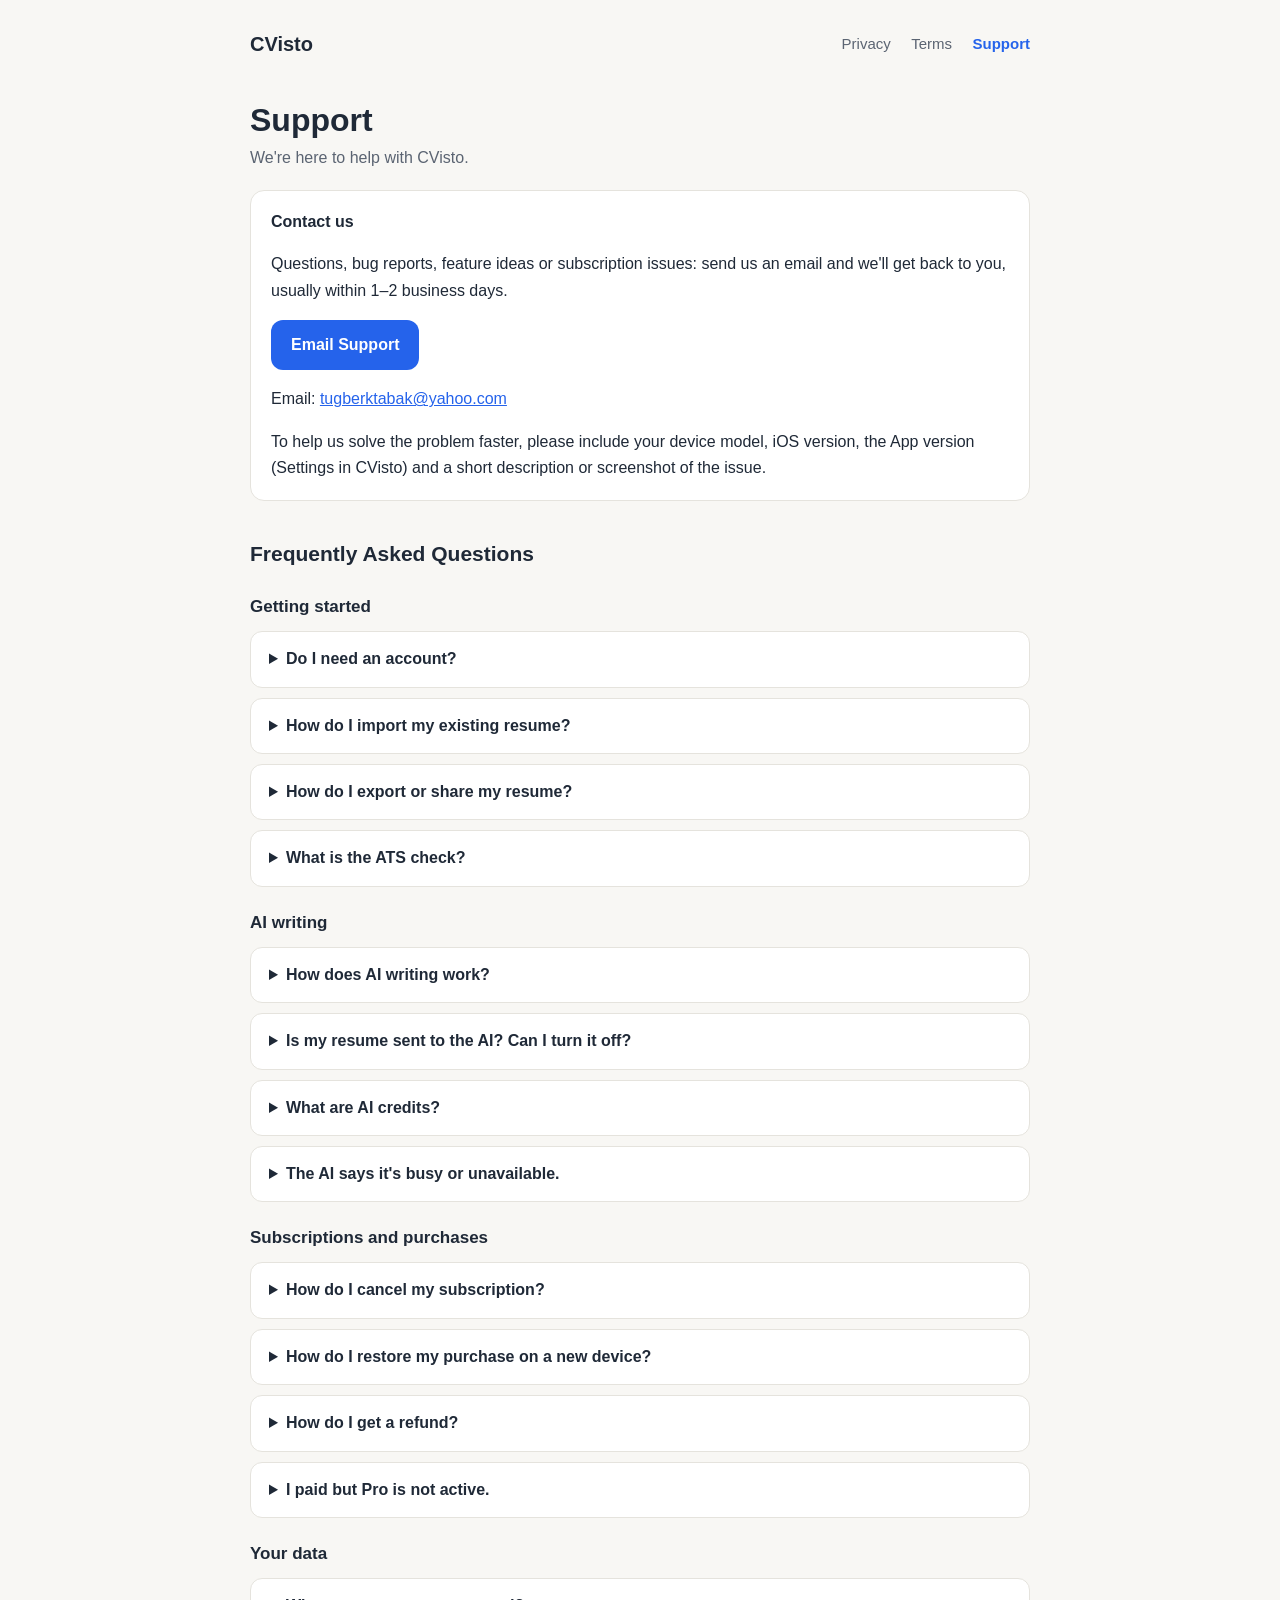
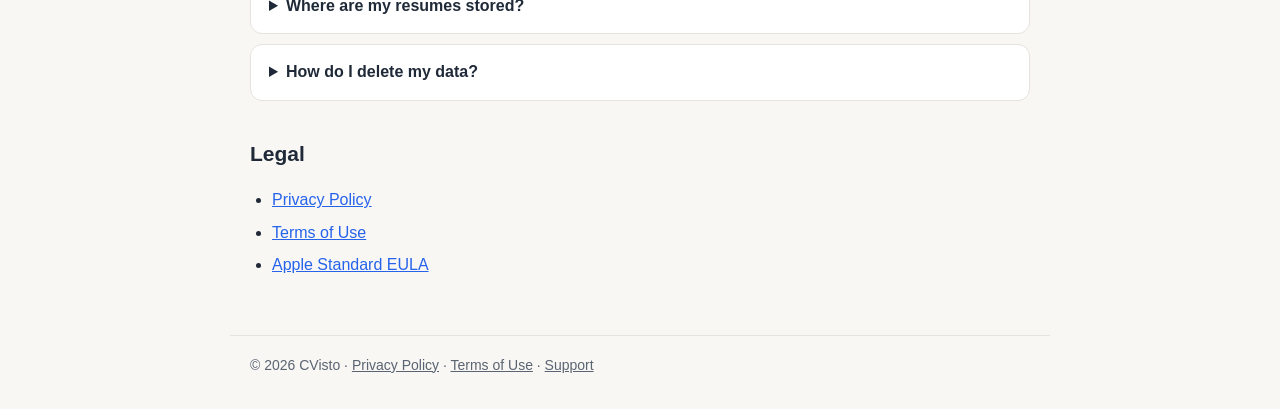
==== support.html @ 43949cf0 "Add privacy, terms and support pages Co-Authored-By: Claude Opus 5.5 <noreply@anthropic.com>" ====
<!DOCTYPE html>
<html lang="en">
<head>
<meta charset="UTF-8">
<meta name="viewport" content="width=device-width, initial-scale=1.0">
<title>CVisto - Support</title>
<meta name="description" content="Help and contact for CVisto, the resume and cover letter builder for iPhone and iPad.">
<link rel="stylesheet" href="style.css">
</head>
<body>

<header>
  <a class="brand" href="./">CVisto</a>
  <nav>
    <a href="privacy">Privacy</a>
    <a href="terms">Terms</a>
    <a href="support" aria-current="page">Support</a>
  </nav>
</header>

<main>

<h1>Support</h1>
<p class="updated">We're here to help with CVisto.</p>

<div class="card">
<p><strong>Contact us</strong></p>
<p>Questions, bug reports, feature ideas or subscription issues: send us an email and we'll get back to you, usually within 1–2 business days.</p>
<p><a class="btn" href="mailto:tugberktabak@yahoo.com?subject=CVisto%20Support">Email Support</a></p>
<p>Email: <a href="mailto:tugberktabak@yahoo.com">tugberktabak@yahoo.com</a></p>
<p>To help us solve the problem faster, please include your device model, iOS version, the App version (Settings in CVisto) and a short description or screenshot of the issue.</p>
</div>


<h2>Frequently Asked Questions</h2>

<h3>Getting started</h3>

<details>
<summary>Do I need an account?</summary>
<p>No. CVisto works without sign-up. Your resumes and cover letters are stored on your device.</p>
</details>

<details>
<summary>How do I import my existing resume?</summary>
<p>Tap Import and choose a PDF file, scan a printed resume with your camera, or use your LinkedIn data export (LinkedIn → Settings → Data privacy → Get a copy of your data). Everything is read on your device. Always check the imported fields before exporting.</p>
</details>

<details>
<summary>How do I export or share my resume?</summary>
<p>Open the resume and use the Export / Share button to create a PDF or image. You can then save it to Files, send it by Mail, AirDrop it or share it with any app.</p>
</details>

<details>
<summary>What is the ATS check?</summary>
<p>Many companies use Applicant Tracking Systems (ATS) to read resumes. The ATS report checks your resume against common rules (such as structure, dates, keywords and personal details) and suggests fixes. The score is an estimate and does not guarantee how a specific employer will rate your resume.</p>
</details>

<h3>AI writing</h3>

<details>
<summary>How does AI writing work?</summary>
<p>On supported devices, some suggestions are made by Apple's on-device AI. With CVisto Pro you also get cloud AI writing powered by Anthropic's Claude: professional summaries, stronger bullet points, cover letters, emails, a full resume review and import cleanup. Always review AI text before you use it.</p>
</details>

<details>
<summary>Is my resume sent to the AI? Can I turn it off?</summary>
<p>Only if you allow it. The first time you use a cloud AI feature, CVisto asks for your permission before sending your resume text to Anthropic's Claude over a secure connection. Your text isn't stored by us and isn't used to train AI models. You can turn this off anytime in <strong>Settings → Send resume text to AI</strong>. See the <a href="privacy">Privacy Policy</a> for details.</p>
</details>

<details>
<summary>What are AI credits?</summary>
<p>Cloud AI features use credits included in your Pro plan. Summary, bullets and email use 1 credit; cover letter and resume review use 2; import cleanup uses 3. You can see your remaining credits and the renewal date in Settings. Credits reset each period and don't roll over. If a request fails, no credits are used.</p>
</details>

<details>
<summary>The AI says it's busy or unavailable.</summary>
<p>Check your internet connection and try again in a moment. No credits are used for failed requests. If the problem continues, email us.</p>
</details>

<h3>Subscriptions and purchases</h3>

<details>
<summary>How do I cancel my subscription?</summary>
<p>Subscriptions are managed by Apple. On your iPhone or iPad, open <strong>Settings → [your name] → Subscriptions → CVisto</strong> and tap Cancel Subscription. Cancel at least 24 hours before the end of the current period (or free trial) to avoid being charged for the next one. Deleting the App does not cancel your subscription. <a href="https://support.apple.com/en-us/118428" target="_blank" rel="noopener">Apple's guide</a></p>
</details>

<details>
<summary>How do I restore my purchase on a new device?</summary>
<p>Sign in with the same Apple ID, open CVisto and tap <strong>Restore Purchases</strong> on the Pro screen or in Settings.</p>
</details>

<details>
<summary>How do I get a refund?</summary>
<p>All payments are processed by Apple, so refunds are handled by Apple. You can request one at <a href="https://reportaproblem.apple.com" target="_blank" rel="noopener">reportaproblem.apple.com</a>. <a href="https://support.apple.com/en-us/118223" target="_blank" rel="noopener">Apple's refund guide</a></p>
</details>

<details>
<summary>I paid but Pro is not active.</summary>
<p>Make sure you're connected to the internet, then tap Restore Purchases. If Pro is still not active, email us with the date of purchase (you can find the receipt in your Apple purchase history). Please do not send payment card details.</p>
</details>

<h3>Your data</h3>

<details>
<summary>Where are my resumes stored?</summary>
<p>On your device. If you delete the App, your resumes, letters and photos are deleted too, so export anything you want to keep as PDF first.</p>
</details>

<details>
<summary>How do I delete my data?</summary>
<p>You can delete resumes, letters and photos inside the App, or delete the App to remove everything stored on your device. To delete the small amount of anonymous data on our servers (anonymous user ID, subscription status and AI usage records), email us with the subject "Data deletion request" and include the User ID shown in CVisto's Settings. We'll delete it within 30 days.</p>
</details>


<h2>Legal</h2>
<ul>
  <li><a href="privacy">Privacy Policy</a></li>
  <li><a href="terms">Terms of Use</a></li>
  <li><a href="https://www.apple.com/legal/internet-services/itunes/dev/stdeula/" target="_blank" rel="noopener">Apple Standard EULA</a></li>
</ul>

</main>

<footer>
  © 2026 CVisto · <a href="privacy">Privacy Policy</a> · <a href="terms">Terms of Use</a> · <a href="support">Support</a>
</footer>

</body>
</html>
---- style.css ----
:root{--bg:#F8F7F4;--surface:#FFFFFF;--text:#1F2937;--muted:#5B6472;--accent:#2563EB;--border:#E5E3DD}
@media (prefers-color-scheme:dark){:root{--bg:#0F1521;--surface:#1A2232;--text:#E5E7EB;--muted:#9CA3AF;--accent:#60A5FA;--border:#243047}}
*{box-sizing:border-box}
body{margin:0;font-family:-apple-system,BlinkMacSystemFont,"Segoe UI",Roboto,Helvetica,Arial,sans-serif;background:var(--bg);color:var(--text);line-height:1.65;-webkit-text-size-adjust:100%}
header,main,footer{max-width:820px;margin:0 auto;padding:0 20px}
header{padding-top:28px;display:flex;align-items:center;justify-content:space-between;gap:12px;flex-wrap:wrap}
.brand{font-weight:700;font-size:20px;color:var(--text);text-decoration:none}
nav a{color:var(--muted);text-decoration:none;margin-left:16px;font-size:15px}
nav a:first-child{margin-left:0}
nav a[aria-current]{color:var(--accent);font-weight:600}
main{padding-top:12px;padding-bottom:40px}
h1{font-size:32px;line-height:1.2;margin:28px 0 6px}
h2{font-size:21px;margin:36px 0 10px}
h3{font-size:17px;margin:22px 0 6px}
p,li{font-size:16px}
ul{padding-left:22px}
li{margin-bottom:6px}
a{color:var(--accent)}
.updated{color:var(--muted);margin-top:0}
.card{background:var(--surface);border:1px solid var(--border);border-radius:14px;padding:18px 20px;margin:18px 0}
.card p:first-child{margin-top:0}.card p:last-child{margin-bottom:0}
table{width:100%;border-collapse:collapse;margin:12px 0;font-size:15px}
th,td{text-align:left;vertical-align:top;padding:10px;border-bottom:1px solid var(--border)}
th{color:var(--muted);font-weight:600}
.table-wrap{overflow-x:auto;background:var(--surface);border:1px solid var(--border);border-radius:14px;padding:4px 10px}
details{background:var(--surface);border:1px solid var(--border);border-radius:12px;padding:14px 18px;margin:10px 0}
summary{cursor:pointer;font-weight:600}
details p{margin-bottom:0}
.btn{display:inline-block;background:var(--accent);color:#fff;text-decoration:none;font-weight:600;padding:12px 20px;border-radius:12px}
footer{border-top:1px solid var(--border);padding-top:18px;padding-bottom:32px;color:var(--muted);font-size:14px}
footer a{color:var(--muted)}
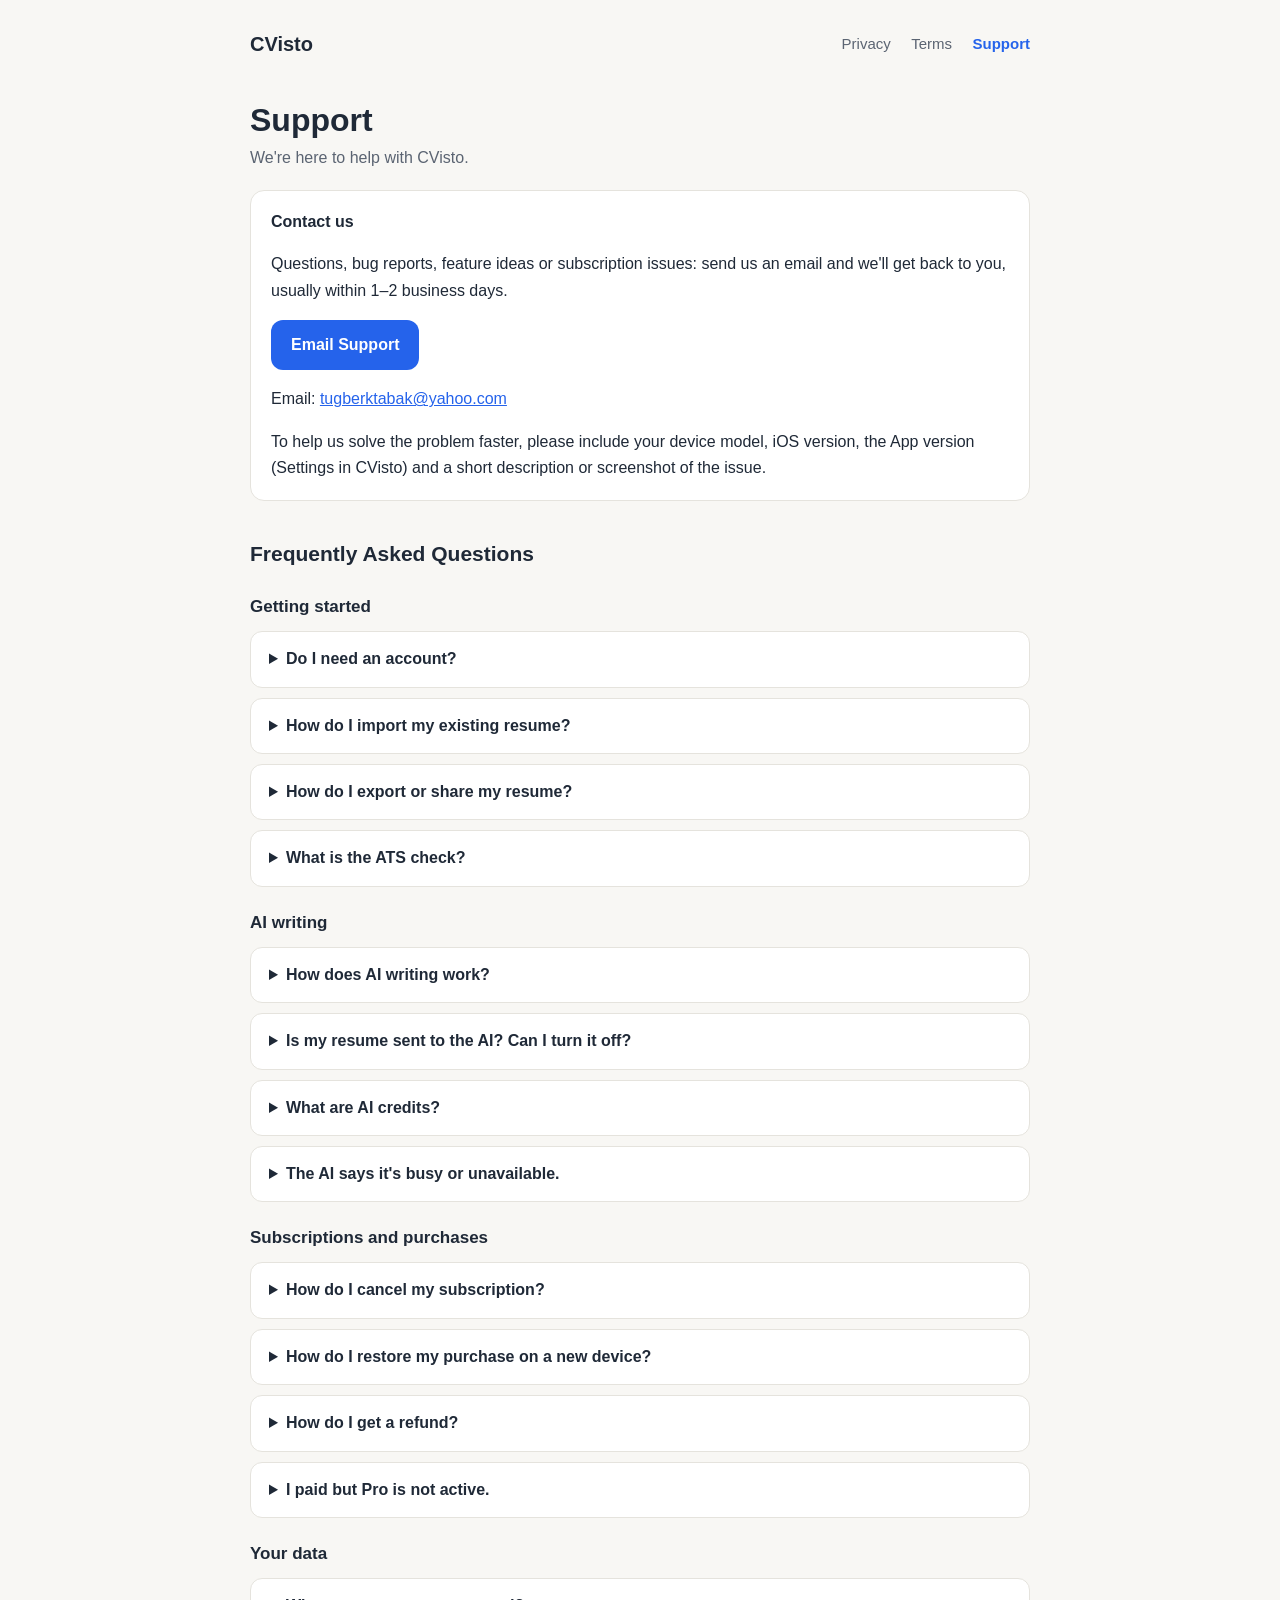
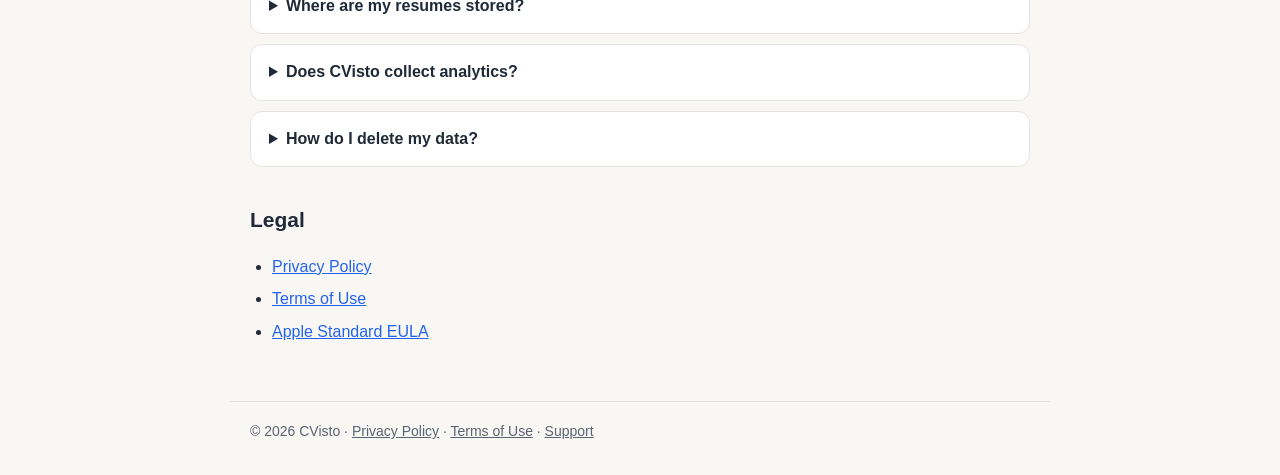
==== commit 9186b283: "Disclose anonymous Firebase Analytics usage and opt-out Co-Authored-By: Claude Opus 5.5 <noreply@ant" ====
--- a/support.html
+++ b/support.html
@@ -108,6 +108,11 @@
 </details>
 
 <details>
+<summary>Does CVisto collect analytics?</summary>
+<p>Only anonymous usage statistics (for example which features are used) through Firebase Analytics, to help us improve the App. They never include your resume content, name or contact details, and are not used for ads or tracking. You can turn them off in <strong>Settings → Share anonymous usage data</strong>.</p>
+</details>
+
+<details>
 <summary>How do I delete my data?</summary>
 <p>You can delete resumes, letters and photos inside the App, or delete the App to remove everything stored on your device. To delete the small amount of anonymous data on our servers (anonymous user ID, subscription status and AI usage records), email us with the subject "Data deletion request" and include the User ID shown in CVisto's Settings. We'll delete it within 30 days.</p>
 </details>
